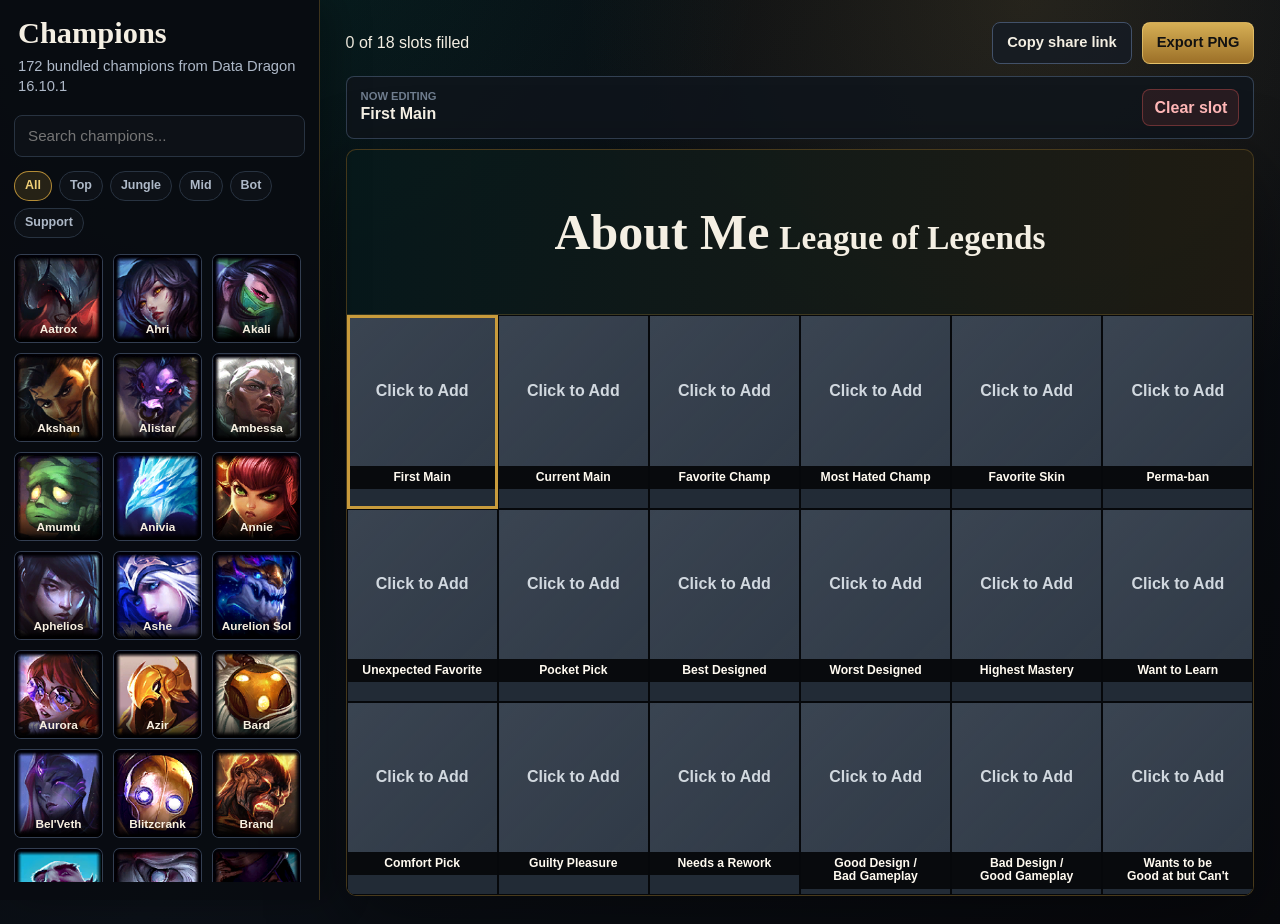
==== index.html @ 580aa458 "feat: build league about me grid" ====
<!doctype html>
<html lang="en">
  <head>
    <meta charset="utf-8">
    <meta name="viewport" content="width=device-width, initial-scale=1">
    <meta
      name="description"
      content="Build and share a League of Legends about-me champion grid."
    >
    <title>About Me: League of Legends</title>
    <link rel="icon" href="data:,">
    <link rel="stylesheet" href="styles.css">
  </head>
  <body>
    <div class="app-shell">
      <aside class="champion-panel" aria-label="Champion picker">
        <div class="panel-head">
          <h1>Champions</h1>
          <p id="champion-count" class="panel-meta">Loading...</p>
        </div>

        <label class="search-wrap">
          <span class="sr-only">Search champions</span>
          <input id="champion-search" type="search" placeholder="Search champions..." autocomplete="off">
        </label>

        <div id="champion-filters" class="champion-filters" aria-label="Filter champions by position"></div>

        <div id="champion-list" class="champion-list" aria-live="polite"></div>
      </aside>

      <main class="workspace">
        <header class="topbar">
          <div class="progress" aria-live="polite">
            <span id="progress-count" class="progress-count">0</span>
            <span class="progress-sep">of</span>
            <span class="progress-total">18</span>
            <span class="progress-label">slots filled</span>
          </div>
          <div class="actions">
            <button id="copy-link" class="button secondary" type="button">Copy share link</button>
            <button id="export-png" class="button primary" type="button">Export PNG</button>
          </div>
        </header>

        <section class="status-strip" aria-live="polite">
          <div class="status-meta">
            <span class="status-label">Now editing</span>
            <strong id="selected-slot-name">First Main</strong>
          </div>
          <button id="clear-slot" class="text-button" type="button">Clear slot</button>
        </section>

        <section id="capture-area" class="grid-card" aria-label="League of Legends about me grid">
          <header class="grid-title">
            <h2>About Me</h2>
            <p>League of Legends</p>
          </header>
          <div id="profile-grid" class="profile-grid"></div>
        </section>
      </main>
    </div>

    <div id="toast" class="toast" role="status" aria-live="polite"></div>
    <script src="data/champions.js"></script>
    <script src="app.js"></script>
  </body>
</html>
---- styles.css ----
:root {
  color-scheme: dark;
  --bg: #06080b;
  --panel: #10151c;
  --panel-2: #151b24;
  --panel-3: #222b36;
  --line: #283341;
  --line-strong: #425169;
  --text: #f4efe3;
  --muted: #aeb9c8;
  --dim: #6f7d8e;
  --gold: #c89b3c;
  --gold-2: #f0cf77;
  --cyan: #0ac8b9;
  --danger: #d35353;
  --shadow: 0 24px 80px rgba(0, 0, 0, 0.42);
  --radius: 8px;
  --font-ui: ui-sans-serif, "Segoe UI", "Aptos", "Helvetica Neue", sans-serif;
  --font-display: Georgia, "Times New Roman", serif;
  font-family: var(--font-ui);
  font-size: 16px;
  letter-spacing: 0;
  line-height: 1.4;
}

* {
  box-sizing: border-box;
}

body {
  min-height: 100vh;
  margin: 0;
  background:
    radial-gradient(circle at 20% -10%, rgba(10, 200, 185, 0.12), transparent 32rem),
    radial-gradient(circle at 80% 0%, rgba(200, 155, 60, 0.14), transparent 28rem),
    linear-gradient(135deg, #050608 0%, #0b1017 48%, #08090d 100%);
  color: var(--text);
  font-family: var(--font-ui);
  letter-spacing: 0;
  line-height: 1.4;
}

button,
input {
  font: inherit;
}

button {
  cursor: pointer;
}

.sr-only {
  position: absolute;
  width: 1px;
  height: 1px;
  padding: 0;
  margin: -1px;
  overflow: hidden;
  clip: rect(0, 0, 0, 0);
  white-space: nowrap;
  border: 0;
}

.app-shell {
  display: grid;
  grid-template-columns: 320px minmax(0, 1fr);
  min-height: 100vh;
}

.champion-panel {
  position: sticky;
  top: 0;
  height: 100vh;
  display: flex;
  flex-direction: column;
  gap: 14px;
  padding: 18px 14px;
  border-right: 1px solid rgba(200, 155, 60, 0.28);
  background: rgba(9, 12, 17, 0.94);
  box-shadow: 14px 0 34px rgba(0, 0, 0, 0.25);
}

.panel-head {
  padding: 0 4px 4px;
}

.eyebrow {
  margin: 0 0 6px;
  color: var(--gold-2);
  font-size: 0.7rem;
  font-weight: 750;
  letter-spacing: 0;
  line-height: 1.25;
  text-transform: uppercase;
}

.panel-head h1,
.topbar h2 {
  margin: 0;
  letter-spacing: 0;
}

.panel-head h1 {
  font-family: var(--font-display);
  font-size: 1.9rem;
  font-weight: 700;
  line-height: 1.05;
}

.panel-meta {
  margin: 7px 0 0;
  color: var(--muted);
  font-size: 0.92rem;
  line-height: 1.35;
}

.search-wrap input {
  width: 100%;
  height: 42px;
  border: 1px solid var(--line);
  border-radius: var(--radius);
  padding: 0 13px;
  background: #0d1117;
  color: var(--text);
  font-size: 0.95rem;
  line-height: 1.3;
  outline: none;
}

.search-wrap input:focus {
  border-color: var(--cyan);
  box-shadow: 0 0 0 3px rgba(10, 200, 185, 0.16);
}

.champion-filters {
  display: flex;
  flex-wrap: wrap;
  gap: 7px;
}

.champion-filter {
  min-height: 30px;
  border: 1px solid var(--line);
  border-radius: 999px;
  padding: 0 10px;
  background: #0d1117;
  color: var(--muted);
  font-size: 0.78rem;
  font-weight: 700;
  line-height: 1.2;
}

.champion-filter.is-active {
  border-color: rgba(200, 155, 60, 0.88);
  background: rgba(200, 155, 60, 0.16);
  color: var(--gold-2);
}

.champion-list {
  flex: 1 1 auto;
  display: grid;
  grid-template-columns: repeat(3, minmax(0, 1fr));
  grid-auto-rows: max-content;
  align-content: start;
  gap: 10px;
  min-height: 0;
  overflow: auto;
  padding: 2px 4px 18px 0;
  scrollbar-color: var(--gold) transparent;
}

.champion-tile {
  position: relative;
  display: block;
  min-width: 0;
  min-height: 0;
  aspect-ratio: 1;
  border: 1px solid rgba(66, 81, 105, 0.7);
  border-radius: 7px;
  padding: 0;
  overflow: hidden;
  background: var(--panel);
  color: var(--text);
  transition: transform 140ms ease, border-color 140ms ease, box-shadow 140ms ease;
}

.champion-tile:hover,
.champion-tile:focus-visible {
  transform: translateY(-2px);
  border-color: var(--gold);
  box-shadow: 0 10px 22px rgba(0, 0, 0, 0.28);
}

.champion-tile img {
  display: block;
  width: 100%;
  height: 100%;
  object-fit: cover;
}

.champion-tile span {
  position: absolute;
  right: 0;
  bottom: 0;
  left: 0;
  display: block;
  min-width: 0;
  padding: 13px 5px 6px;
  overflow: hidden;
  background: linear-gradient(180deg, transparent, rgba(0, 0, 0, 0.86));
  color: #f7efe0;
  font-size: 0.74rem;
  font-weight: 650;
  line-height: 1.1;
  text-align: center;
  text-overflow: ellipsis;
  white-space: nowrap;
}

.workspace {
  min-width: 0;
  padding: 22px clamp(14px, 2vw, 30px) 28px;
}

.topbar {
  display: flex;
  align-items: center;
  justify-content: space-between;
  gap: 20px;
  margin: 0 auto 12px;
  max-width: 1080px;
}

.topbar h2 {
  max-width: 24ch;
  font-family: var(--font-display);
  font-size: clamp(1.9rem, 3.2vw, 3rem);
  font-weight: 700;
  line-height: 1.02;
  text-wrap: balance;
}

.actions {
  display: flex;
  flex-wrap: wrap;
  justify-content: flex-end;
  gap: 10px;
}

.button,
.text-button {
  border-radius: var(--radius);
  font-weight: 750;
  line-height: 1.2;
}

.button {
  min-height: 42px;
  border: 1px solid transparent;
  padding: 0 14px;
  font-size: 0.92rem;
}

.button.primary {
  border-color: rgba(240, 207, 119, 0.62);
  background: linear-gradient(180deg, #d6af55, #9c7028);
  color: #111;
}

.button.secondary {
  border-color: var(--line-strong);
  background: rgba(21, 27, 36, 0.86);
  color: var(--text);
}

.button:hover,
.text-button:hover {
  filter: brightness(1.08);
}

.status-strip {
  display: flex;
  align-items: center;
  justify-content: space-between;
  gap: 16px;
  max-width: 1080px;
  margin: 0 auto 10px;
  border: 1px solid rgba(66, 81, 105, 0.74);
  border-radius: var(--radius);
  padding: 12px 14px;
  background: rgba(16, 21, 28, 0.86);
}

.status-label {
  display: block;
  color: var(--dim);
  font-size: 0.7rem;
  font-weight: 750;
  letter-spacing: 0;
  line-height: 1.25;
  text-transform: uppercase;
}

#selected-slot-name {
  font-size: 1rem;
  line-height: 1.3;
}

.text-button {
  border: 1px solid rgba(211, 83, 83, 0.4);
  padding: 8px 11px;
  background: rgba(211, 83, 83, 0.12);
  color: #ffb6b6;
}

.grid-card {
  max-width: min(1080px, calc((100vh - 205px) * 2));
  margin: 0 auto;
  border: 1px solid rgba(200, 155, 60, 0.34);
  border-radius: 10px;
  overflow: hidden;
  background: rgba(7, 9, 13, 0.9);
  box-shadow: var(--shadow);
}

.grid-title {
  display: flex;
  align-items: baseline;
  justify-content: center;
  gap: 10px;
  padding: 12px 16px;
  border-bottom: 1px solid rgba(200, 155, 60, 0.24);
  background: linear-gradient(90deg, rgba(10, 200, 185, 0.08), rgba(200, 155, 60, 0.12));
  font-family: var(--font-display);
  font-size: clamp(1.25rem, 2.6vw, 2.1rem);
  font-weight: 700;
  line-height: 1.15;
  text-align: center;
}

.grid-title span {
  color: var(--muted);
}

.profile-grid {
  display: grid;
  grid-template-columns: repeat(6, minmax(0, 1fr));
  background: #040506;
}

.grid-slot {
  position: relative;
  display: grid;
  grid-template-rows: auto 42px;
  min-width: 0;
  min-height: 0;
  border: 1px solid #06080b;
  padding: 0;
  overflow: hidden;
  background: var(--panel-3);
  color: var(--text);
}

.grid-slot.is-selected {
  z-index: 1;
  outline: 3px solid var(--gold);
  outline-offset: -3px;
}

.grid-slot.has-champion .slot-art {
  background: #0a0d12;
}

.slot-art {
  display: grid;
  place-items: center;
  min-width: 0;
  min-height: 0;
  aspect-ratio: 1;
  background:
    linear-gradient(135deg, rgba(174, 185, 200, 0.08), rgba(174, 185, 200, 0)),
    #303a47;
}

.slot-art img {
  width: 100%;
  height: 100%;
  min-width: 0;
  min-height: 0;
  object-fit: cover;
}

.empty-text {
  color: #d1d8df;
  font-size: 1rem;
  font-weight: 700;
  line-height: 1.25;
}

.slot-label {
  display: grid;
  place-items: center;
  min-width: 0;
  padding: 5px 7px;
  background: rgba(7, 8, 10, 0.93);
  color: #fffaf0;
  font-size: clamp(0.76rem, 0.84vw, 0.9rem);
  font-weight: 800;
  line-height: 1.12;
  text-align: center;
  text-wrap: balance;
}

.slot-champion-name {
  position: absolute;
  right: 6px;
  top: 6px;
  max-width: calc(100% - 12px);
  border: 1px solid rgba(0, 0, 0, 0.28);
  border-radius: 999px;
  padding: 4px 7px;
  overflow: hidden;
  background: rgba(0, 0, 0, 0.58);
  color: #fff;
  font-size: 0.72rem;
  font-weight: 750;
  line-height: 1.1;
  text-overflow: ellipsis;
  white-space: nowrap;
}

.toast {
  position: fixed;
  right: 20px;
  bottom: 20px;
  z-index: 10;
  max-width: min(360px, calc(100vw - 40px));
  transform: translateY(18px);
  border: 1px solid rgba(240, 207, 119, 0.45);
  border-radius: var(--radius);
  padding: 12px 14px;
  background: rgba(7, 9, 13, 0.96);
  color: var(--text);
  box-shadow: var(--shadow);
  opacity: 0;
  pointer-events: none;
  transition: opacity 140ms ease, transform 140ms ease;
}

.toast.is-visible {
  transform: translateY(0);
  opacity: 1;
}

@media (max-width: 1100px) {
  .app-shell {
    grid-template-columns: 270px minmax(0, 1fr);
  }

  .champion-list {
    grid-template-columns: repeat(3, minmax(0, 1fr));
  }

  .profile-grid {
    grid-template-columns: repeat(4, minmax(0, 1fr));
  }
}

@media (max-width: 760px) {
  .app-shell {
    display: block;
  }

  .champion-panel {
    position: relative;
    height: auto;
    border-right: 0;
    border-bottom: 1px solid rgba(200, 155, 60, 0.28);
  }

  .champion-list {
    grid-template-columns: repeat(4, minmax(0, 1fr));
    max-height: 270px;
  }

  .workspace {
    padding: 22px 12px 30px;
  }

  .topbar,
  .status-strip {
    align-items: stretch;
    flex-direction: column;
  }

  .actions {
    justify-content: stretch;
  }

  .button {
    flex: 1 1 150px;
  }

  .profile-grid {
    grid-template-columns: repeat(2, minmax(0, 1fr));
  }

  .grid-slot {
    grid-template-rows: auto 40px;
  }
}
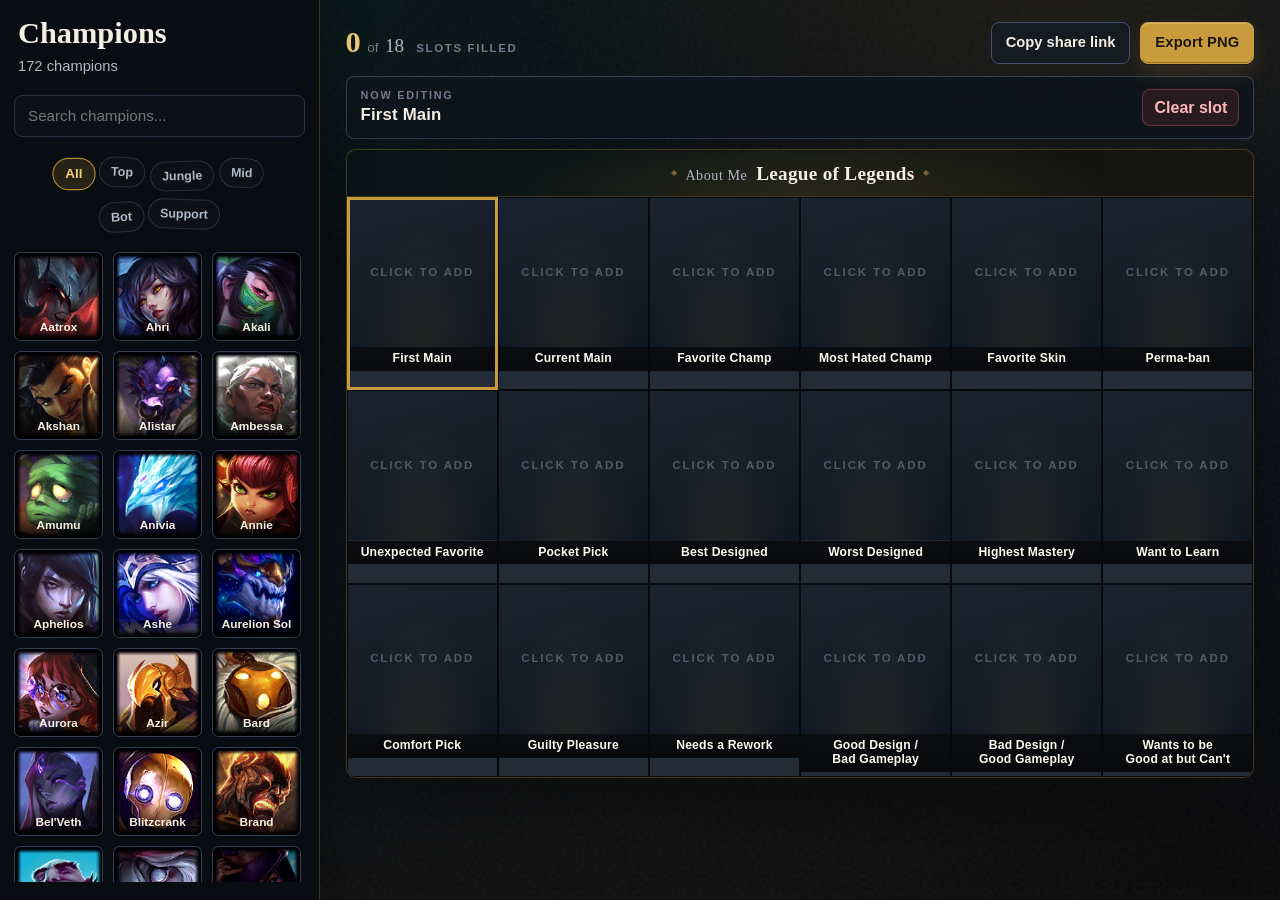
==== commit 4693b7c0: "feat: use path share codes" ====
--- a/index.html
+++ b/index.html
@@ -8,6 +8,7 @@
       content="Build and share a League of Legends about-me champion grid."
     >
     <title>About Me: League of Legends</title>
+    <base href="/">
     <link rel="icon" href="data:,">
     <link rel="stylesheet" href="styles.css">
   </head>
--- a/styles.css
+++ b/styles.css
@@ -16,7 +16,7 @@
   --shadow: 0 24px 80px rgba(0, 0, 0, 0.42);
   --radius: 8px;
   --font-ui: ui-sans-serif, "Segoe UI", "Aptos", "Helvetica Neue", sans-serif;
-  --font-display: Georgia, "Times New Roman", serif;
+  --font-display: ui-serif, Georgia, "Times New Roman", serif;
   font-family: var(--font-ui);
   font-size: 16px;
   letter-spacing: 0;
@@ -31,9 +31,11 @@
   min-height: 100vh;
   margin: 0;
   background:
-    radial-gradient(circle at 20% -10%, rgba(10, 200, 185, 0.12), transparent 32rem),
-    radial-gradient(circle at 80% 0%, rgba(200, 155, 60, 0.14), transparent 28rem),
-    linear-gradient(135deg, #050608 0%, #0b1017 48%, #08090d 100%);
+    url("data:image/svg+xml,%3Csvg viewBox='0 0 240 240' xmlns='http://www.w3.org/2000/svg'%3E%3Cfilter id='n'%3E%3CfeTurbulence type='fractalNoise' baseFrequency='0.9' numOctaves='2' stitchTiles='stitch'/%3E%3CfeColorMatrix values='0 0 0 0 0.92  0 0 0 0 0.84  0 0 0 0 0.63  0 0 0 0.045 0'/%3E%3C/filter%3E%3Crect width='100%25' height='100%25' filter='url(%23n)'/%3E%3C/svg%3E"),
+    radial-gradient(ellipse 60rem 38rem at 18% -8rem, rgba(10, 200, 185, 0.10), transparent 70%),
+    radial-gradient(ellipse 50rem 32rem at 82% -4rem, rgba(200, 155, 60, 0.12), transparent 70%),
+    radial-gradient(circle at 50% 140%, rgba(200, 155, 60, 0.06), transparent 60%),
+    linear-gradient(168deg, #04060a 0%, #0a1019 52%, #060709 100%);
   color: var(--text);
   font-family: var(--font-ui);
   letter-spacing: 0;
@@ -94,16 +96,12 @@
   text-transform: uppercase;
 }
 
-.panel-head h1,
-.topbar h2 {
+.panel-head h1 {
   margin: 0;
-  letter-spacing: 0;
-}
-
-.panel-head h1 {
   font-family: var(--font-display);
   font-size: 1.9rem;
   font-weight: 700;
+  letter-spacing: 0;
   line-height: 1.05;
 }
 
@@ -135,25 +133,57 @@
 .champion-filters {
   display: flex;
   flex-wrap: wrap;
-  gap: 7px;
+  justify-content: center;
+  align-items: center;
+  gap: 11px 5px;
+  max-width: 240px;
+  margin: 0 auto;
+  padding: 8px 2px 6px;
 }
 
 .champion-filter {
   min-height: 30px;
   border: 1px solid var(--line);
   border-radius: 999px;
-  padding: 0 10px;
+  padding: 0 11px;
   background: #0d1117;
   color: var(--muted);
   font-size: 0.78rem;
   font-weight: 700;
+  letter-spacing: 0;
   line-height: 1.2;
+  transform-origin: center;
+  transition:
+    background 180ms ease,
+    border-color 180ms ease,
+    color 180ms ease,
+    transform 300ms cubic-bezier(0.34, 1.56, 0.64, 1);
+}
+
+.champion-filter:nth-child(6n + 1) { transform: rotate(-3deg)   translateY(1px)  scale(0.98); }
+.champion-filter:nth-child(6n + 2) { transform: rotate(2.6deg)  translateY(-2px) scale(1.01); }
+.champion-filter:nth-child(6n + 3) { transform: rotate(-1.6deg) translateY(2px)  scale(1); }
+.champion-filter:nth-child(6n + 4) { transform: rotate(2.2deg)  translateY(-1px) scale(0.99); }
+.champion-filter:nth-child(6n + 5) { transform: rotate(-3.4deg) translateY(2px)  scale(1.02); }
+.champion-filter:nth-child(6n)     { transform: rotate(1.8deg)  translateY(-1px) scale(1); }
+
+.champion-filter:hover {
+  border-color: var(--line-strong);
+  color: var(--text);
+  transform: rotate(0deg) translateY(-2px) scale(1.08);
+  z-index: 1;
 }
 
 .champion-filter.is-active {
   border-color: rgba(200, 155, 60, 0.88);
   background: rgba(200, 155, 60, 0.16);
   color: var(--gold-2);
+  transform: rotate(0deg) translateY(0) scale(1.08);
+  z-index: 1;
+}
+
+.champion-filter:active {
+  transform: rotate(0deg) translateY(0) scale(0.96);
 }
 
 .champion-list {
@@ -228,16 +258,44 @@
   justify-content: space-between;
   gap: 20px;
   margin: 0 auto 12px;
-  max-width: 1080px;
-}
-
-.topbar h2 {
-  max-width: 24ch;
+  max-width: 1320px;
+}
+
+.progress {
+  display: flex;
+  align-items: baseline;
+  gap: 0.4em;
+  color: var(--muted);
+  font-variant-numeric: tabular-nums;
+}
+
+.progress-count {
   font-family: var(--font-display);
-  font-size: clamp(1.9rem, 3.2vw, 3rem);
+  font-size: 1.9rem;
   font-weight: 700;
-  line-height: 1.02;
-  text-wrap: balance;
+  line-height: 1;
+  color: var(--gold-2);
+}
+
+.progress-sep {
+  color: var(--dim);
+  font-size: 0.85rem;
+}
+
+.progress-total {
+  font-family: var(--font-display);
+  font-size: 1.2rem;
+  font-weight: 500;
+  color: var(--muted);
+}
+
+.progress-label {
+  margin-left: 0.5em;
+  color: var(--dim);
+  font-size: 0.72rem;
+  font-weight: 700;
+  letter-spacing: 0.14em;
+  text-transform: uppercase;
 }
 
 .actions {
@@ -262,18 +320,49 @@
 }
 
 .button.primary {
-  border-color: rgba(240, 207, 119, 0.62);
-  background: linear-gradient(180deg, #d6af55, #9c7028);
-  color: #111;
+  border-color: var(--gold);
+  background: var(--gold);
+  color: #1c1610;
+  letter-spacing: 0.01em;
+  box-shadow:
+    inset 0 1px 0 rgba(255, 240, 200, 0.32),
+    inset 0 -1px 0 rgba(0, 0, 0, 0.25),
+    0 1px 0 rgba(0, 0, 0, 0.35),
+    0 8px 22px rgba(200, 155, 60, 0.18);
+  transition: background 160ms ease, border-color 160ms ease, transform 160ms ease, box-shadow 160ms ease;
+}
+
+.button.primary:hover {
+  background: var(--gold-2);
+  border-color: var(--gold-2);
+  box-shadow:
+    inset 0 1px 0 rgba(255, 245, 215, 0.4),
+    inset 0 -1px 0 rgba(0, 0, 0, 0.25),
+    0 1px 0 rgba(0, 0, 0, 0.35),
+    0 10px 28px rgba(200, 155, 60, 0.26);
+}
+
+.button.primary:active {
+  transform: translateY(1px);
+  box-shadow:
+    inset 0 1px 0 rgba(255, 240, 200, 0.2),
+    inset 0 -1px 0 rgba(0, 0, 0, 0.25),
+    0 6px 16px rgba(200, 155, 60, 0.14);
 }
 
 .button.secondary {
   border-color: var(--line-strong);
   background: rgba(21, 27, 36, 0.86);
   color: var(--text);
-}
-
-.button:hover,
+  transition: background 160ms ease, border-color 160ms ease, color 160ms ease;
+}
+
+.button.secondary:hover {
+  border-color: var(--gold);
+  background: rgba(28, 35, 46, 0.94);
+  color: var(--gold-2);
+}
+
 .text-button:hover {
   filter: brightness(1.08);
 }
@@ -283,7 +372,7 @@
   align-items: center;
   justify-content: space-between;
   gap: 16px;
-  max-width: 1080px;
+  max-width: 1320px;
   margin: 0 auto 10px;
   border: 1px solid rgba(66, 81, 105, 0.74);
   border-radius: var(--radius);
@@ -293,16 +382,20 @@
 
 .status-label {
   display: block;
+  margin-bottom: 1px;
   color: var(--dim);
-  font-size: 0.7rem;
-  font-weight: 750;
-  letter-spacing: 0;
+  font-size: 0.68rem;
+  font-weight: 600;
+  letter-spacing: 0.16em;
   line-height: 1.25;
   text-transform: uppercase;
 }
 
 #selected-slot-name {
-  font-size: 1rem;
+  font-family: var(--font-ui);
+  font-size: 1.05rem;
+  font-weight: 700;
+  letter-spacing: 0.01em;
   line-height: 1.3;
 }
 
@@ -314,7 +407,7 @@
 }
 
 .grid-card {
-  max-width: min(1080px, calc((100vh - 205px) * 2));
+  max-width: min(1320px, calc((100vh - 205px) * 2));
   margin: 0 auto;
   border: 1px solid rgba(200, 155, 60, 0.34);
   border-radius: 10px;
@@ -325,21 +418,47 @@
 
 .grid-title {
   display: flex;
-  align-items: baseline;
+  align-items: center;
   justify-content: center;
-  gap: 10px;
-  padding: 12px 16px;
+  gap: 0.55em;
+  padding: 12px 16px 11px;
   border-bottom: 1px solid rgba(200, 155, 60, 0.24);
-  background: linear-gradient(90deg, rgba(10, 200, 185, 0.08), rgba(200, 155, 60, 0.12));
+  background:
+    radial-gradient(ellipse 28rem 6rem at 50% 100%, rgba(200, 155, 60, 0.14), transparent 70%),
+    linear-gradient(90deg, rgba(10, 200, 185, 0.06), rgba(200, 155, 60, 0.08));
   font-family: var(--font-display);
-  font-size: clamp(1.25rem, 2.6vw, 2.1rem);
+  line-height: 1.2;
+  text-align: center;
+}
+
+.grid-title::before,
+.grid-title::after {
+  content: "◆";
+  font-family: var(--font-ui);
+  font-size: 0.5em;
+  color: var(--gold);
+  opacity: 0.55;
+  transform: translateY(-1px);
+}
+
+.grid-title h2,
+.grid-title p {
+  margin: 0;
+  align-self: baseline;
+}
+
+.grid-title h2 {
+  font-size: clamp(0.78rem, 1.1vw, 0.92rem);
+  font-weight: 400;
+  color: var(--muted);
+  letter-spacing: 0.04em;
+}
+
+.grid-title p {
+  font-size: clamp(0.95rem, 1.5vw, 1.25rem);
   font-weight: 700;
-  line-height: 1.15;
-  text-align: center;
-}
-
-.grid-title span {
-  color: var(--muted);
+  color: var(--text);
+  letter-spacing: 0.015em;
 }
 
 .profile-grid {
@@ -377,9 +496,10 @@
   min-width: 0;
   min-height: 0;
   aspect-ratio: 1;
+  padding: 14px;
   background:
-    linear-gradient(135deg, rgba(174, 185, 200, 0.08), rgba(174, 185, 200, 0)),
-    #303a47;
+    radial-gradient(ellipse at 50% 110%, rgba(200, 155, 60, 0.10), transparent 60%),
+    linear-gradient(165deg, #1a232f 0%, #10161f 100%);
 }
 
 .slot-art img {
@@ -387,43 +507,59 @@
   height: 100%;
   min-width: 0;
   min-height: 0;
+  border-radius: 4px;
   object-fit: cover;
+  box-shadow: 0 6px 18px rgba(0, 0, 0, 0.4);
 }
 
 .empty-text {
-  color: #d1d8df;
-  font-size: 1rem;
-  font-weight: 700;
-  line-height: 1.25;
+  color: var(--dim);
+  font-size: 0.72rem;
+  font-weight: 600;
+  letter-spacing: 0.16em;
+  line-height: 1.2;
+  text-transform: uppercase;
+  opacity: 0.65;
+  transition: opacity 200ms ease, color 200ms ease, letter-spacing 240ms cubic-bezier(0.22, 1, 0.36, 1);
+}
+
+.grid-slot:hover .empty-text {
+  opacity: 1;
+  color: var(--gold-2);
+  letter-spacing: 0.22em;
 }
 
 .slot-label {
   display: grid;
   place-items: center;
   min-width: 0;
-  padding: 5px 7px;
-  background: rgba(7, 8, 10, 0.93);
+  padding: 5px 8px;
+  background: linear-gradient(180deg, rgba(7, 8, 10, 0.88), rgba(7, 8, 10, 0.96));
   color: #fffaf0;
   font-size: clamp(0.76rem, 0.84vw, 0.9rem);
-  font-weight: 800;
-  line-height: 1.12;
+  font-weight: 600;
+  letter-spacing: 0.015em;
+  line-height: 1.15;
   text-align: center;
   text-wrap: balance;
 }
 
 .slot-champion-name {
   position: absolute;
-  right: 6px;
-  top: 6px;
-  max-width: calc(100% - 12px);
-  border: 1px solid rgba(0, 0, 0, 0.28);
+  right: 18px;
+  top: 18px;
+  max-width: calc(100% - 14px);
+  border: 1px solid rgba(255, 255, 255, 0.08);
   border-radius: 999px;
-  padding: 4px 7px;
+  padding: 4px 9px;
   overflow: hidden;
-  background: rgba(0, 0, 0, 0.58);
-  color: #fff;
-  font-size: 0.72rem;
-  font-weight: 750;
+  background: rgba(8, 10, 14, 0.62);
+  backdrop-filter: blur(8px) saturate(120%);
+  -webkit-backdrop-filter: blur(8px) saturate(120%);
+  color: #f7eedd;
+  font-size: 0.7rem;
+  font-weight: 600;
+  letter-spacing: 0.02em;
   line-height: 1.1;
   text-overflow: ellipsis;
   white-space: nowrap;
@@ -431,25 +567,75 @@
 
 .toast {
   position: fixed;
-  right: 20px;
-  bottom: 20px;
+  right: 22px;
+  bottom: 22px;
   z-index: 10;
-  max-width: min(360px, calc(100vw - 40px));
-  transform: translateY(18px);
-  border: 1px solid rgba(240, 207, 119, 0.45);
-  border-radius: var(--radius);
-  padding: 12px 14px;
-  background: rgba(7, 9, 13, 0.96);
-  color: var(--text);
-  box-shadow: var(--shadow);
+  display: flex;
+  align-items: center;
+  gap: 12px;
+  width: min(312px, calc(100vw - 32px));
+  min-height: 70px;
+  transform: translateY(14px);
+  border: 1px solid rgba(200, 155, 60, 0.52);
+  border-radius: 10px;
+  padding: 9px 14px 9px 9px;
+  background: rgba(7, 9, 13, 0.94);
+  backdrop-filter: blur(14px) saturate(128%);
+  -webkit-backdrop-filter: blur(14px) saturate(128%);
+  color: var(--text);
+  font-size: 0.92rem;
+  font-weight: 700;
+  letter-spacing: 0;
+  box-shadow:
+    0 14px 38px rgba(0, 0, 0, 0.42),
+    inset 0 1px 0 rgba(255, 240, 200, 0.12);
   opacity: 0;
   pointer-events: none;
-  transition: opacity 140ms ease, transform 140ms ease;
+  transition:
+    opacity 240ms cubic-bezier(0.22, 1, 0.36, 1),
+    transform 240ms cubic-bezier(0.22, 1, 0.36, 1);
 }
 
 .toast.is-visible {
   transform: translateY(0);
   opacity: 1;
+}
+
+.toast-portrait {
+  width: 52px;
+  height: 52px;
+  flex: 0 0 auto;
+  border: 1px solid rgba(240, 207, 119, 0.68);
+  border-radius: 7px;
+  object-fit: cover;
+}
+
+.toast-copy {
+  display: grid;
+  gap: 3px;
+  min-width: 0;
+}
+
+.toast-title,
+.toast-meta {
+  display: block;
+  overflow: hidden;
+  text-overflow: ellipsis;
+  white-space: nowrap;
+}
+
+.toast-title {
+  color: var(--text);
+  font-size: 0.95rem;
+  font-weight: 800;
+  line-height: 1.15;
+}
+
+.toast-meta {
+  color: var(--muted);
+  font-size: 0.78rem;
+  font-weight: 650;
+  line-height: 1.2;
 }
 
 @media (max-width: 1100px) {
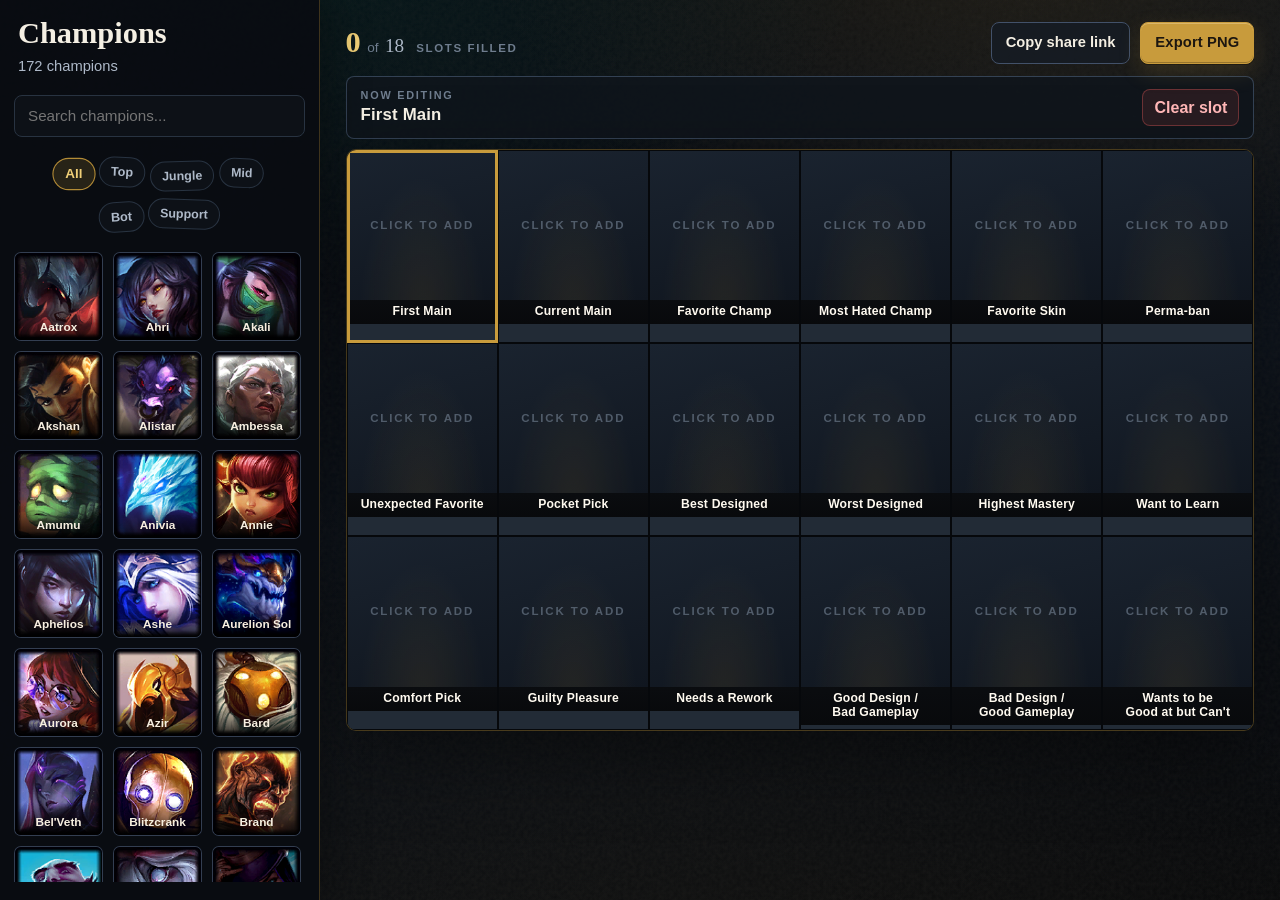
==== commit cd4538d1: "style: simplify grid header" ====
--- a/index.html
+++ b/index.html
@@ -53,10 +53,6 @@
         </section>
 
         <section id="capture-area" class="grid-card" aria-label="League of Legends about me grid">
-          <header class="grid-title">
-            <h2>About Me</h2>
-            <p>League of Legends</p>
-          </header>
           <div id="profile-grid" class="profile-grid"></div>
         </section>
       </main>
--- a/styles.css
+++ b/styles.css
@@ -416,51 +416,6 @@
   box-shadow: var(--shadow);
 }
 
-.grid-title {
-  display: flex;
-  align-items: center;
-  justify-content: center;
-  gap: 0.55em;
-  padding: 12px 16px 11px;
-  border-bottom: 1px solid rgba(200, 155, 60, 0.24);
-  background:
-    radial-gradient(ellipse 28rem 6rem at 50% 100%, rgba(200, 155, 60, 0.14), transparent 70%),
-    linear-gradient(90deg, rgba(10, 200, 185, 0.06), rgba(200, 155, 60, 0.08));
-  font-family: var(--font-display);
-  line-height: 1.2;
-  text-align: center;
-}
-
-.grid-title::before,
-.grid-title::after {
-  content: "◆";
-  font-family: var(--font-ui);
-  font-size: 0.5em;
-  color: var(--gold);
-  opacity: 0.55;
-  transform: translateY(-1px);
-}
-
-.grid-title h2,
-.grid-title p {
-  margin: 0;
-  align-self: baseline;
-}
-
-.grid-title h2 {
-  font-size: clamp(0.78rem, 1.1vw, 0.92rem);
-  font-weight: 400;
-  color: var(--muted);
-  letter-spacing: 0.04em;
-}
-
-.grid-title p {
-  font-size: clamp(0.95rem, 1.5vw, 1.25rem);
-  font-weight: 700;
-  color: var(--text);
-  letter-spacing: 0.015em;
-}
-
 .profile-grid {
   display: grid;
   grid-template-columns: repeat(6, minmax(0, 1fr));
@@ -567,18 +522,18 @@
 
 .toast {
   position: fixed;
-  right: 22px;
-  bottom: 22px;
+  right: 26px;
+  bottom: 26px;
   z-index: 10;
   display: flex;
   align-items: center;
   gap: 12px;
-  width: min(312px, calc(100vw - 32px));
-  min-height: 70px;
+  width: fit-content;
+  max-width: min(360px, calc(100vw - 44px));
   transform: translateY(14px);
   border: 1px solid rgba(200, 155, 60, 0.52);
   border-radius: 10px;
-  padding: 9px 14px 9px 9px;
+  padding: 12px 18px;
   background: rgba(7, 9, 13, 0.94);
   backdrop-filter: blur(14px) saturate(128%);
   -webkit-backdrop-filter: blur(14px) saturate(128%);
@@ -596,6 +551,12 @@
     transform 240ms cubic-bezier(0.22, 1, 0.36, 1);
 }
 
+.toast:has(.toast-portrait) {
+  width: min(312px, calc(100vw - 44px));
+  min-height: 70px;
+  padding: 9px 16px 9px 9px;
+}
+
 .toast.is-visible {
   transform: translateY(0);
   opacity: 1;
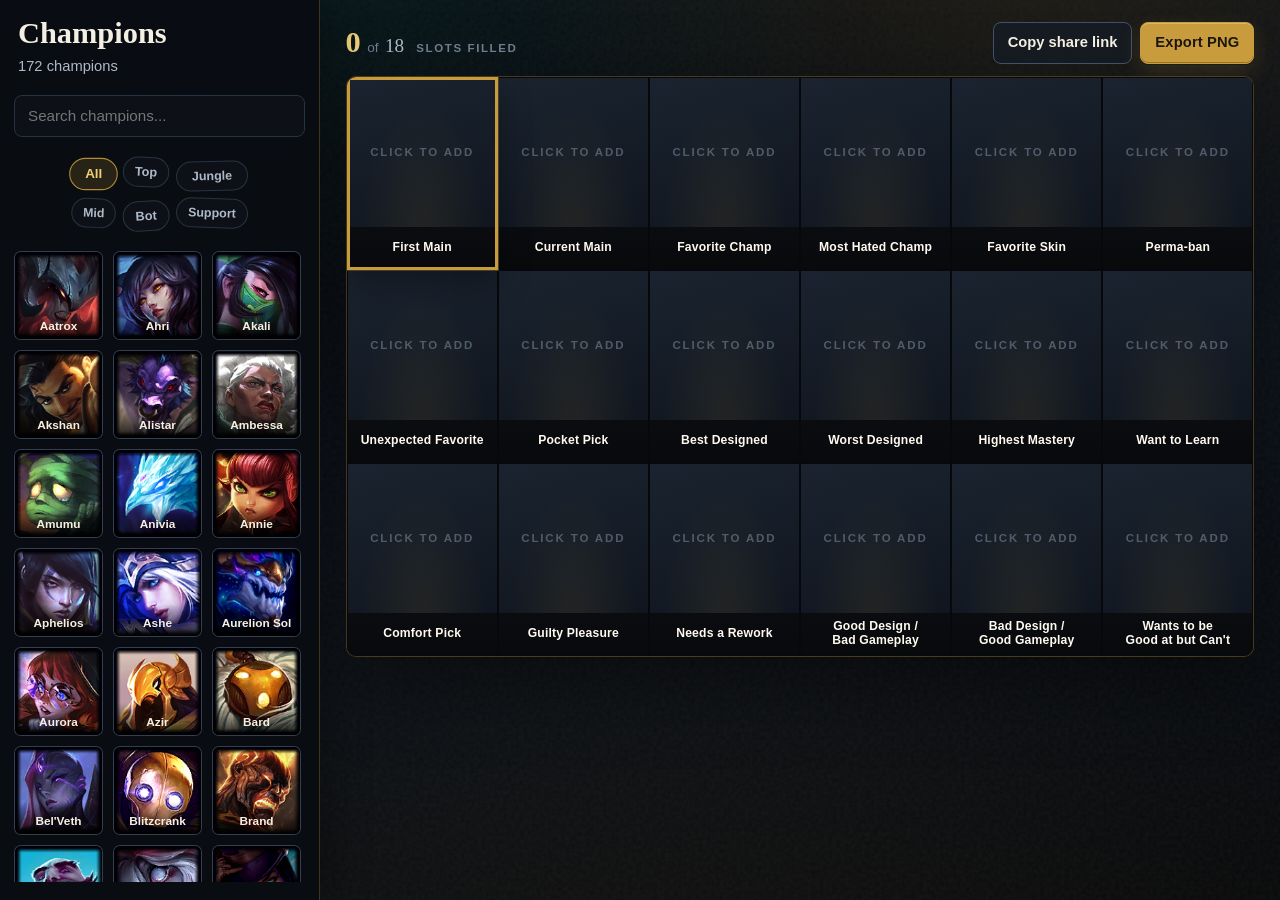
==== commit 732da432: "refactor: make slot clearing contextual" ====
--- a/index.html
+++ b/index.html
@@ -44,14 +44,6 @@
           </div>
         </header>
 
-        <section class="status-strip" aria-live="polite">
-          <div class="status-meta">
-            <span class="status-label">Now editing</span>
-            <strong id="selected-slot-name">First Main</strong>
-          </div>
-          <button id="clear-slot" class="text-button" type="button">Clear slot</button>
-        </section>
-
         <section id="capture-area" class="grid-card" aria-label="League of Legends about me grid">
           <div id="profile-grid" class="profile-grid"></div>
         </section>
--- a/styles.css
+++ b/styles.css
@@ -126,17 +126,16 @@
 }
 
 .search-wrap input:focus {
-  border-color: var(--cyan);
-  box-shadow: 0 0 0 3px rgba(10, 200, 185, 0.16);
+  border-color: var(--gold);
+  box-shadow: 0 0 0 3px rgba(200, 155, 60, 0.18);
 }
 
 .champion-filters {
-  display: flex;
-  flex-wrap: wrap;
+  display: grid;
+  grid-template-columns: repeat(3, max-content);
   justify-content: center;
   align-items: center;
-  gap: 11px 5px;
-  max-width: 240px;
+  gap: 10px 7px;
   margin: 0 auto;
   padding: 8px 2px 6px;
 }
@@ -247,6 +246,53 @@
   white-space: nowrap;
 }
 
+.tile-count {
+  position: absolute;
+  top: 4px;
+  right: 4px;
+  z-index: 2;
+  display: grid;
+  place-items: center;
+  min-width: 17px;
+  height: 17px;
+  padding: 0 4px;
+  border-radius: 999px;
+  background: var(--gold);
+  color: #1c1610;
+  font-family: var(--font-ui);
+  font-size: 0.62rem;
+  font-weight: 800;
+  letter-spacing: 0;
+  line-height: 1;
+  box-shadow: 0 1px 3px rgba(0, 0, 0, 0.55);
+}
+
+.champion-empty {
+  grid-column: 1 / -1;
+  display: grid;
+  place-items: center;
+  gap: 6px;
+  min-height: 160px;
+  padding: 18px;
+  border: 1px dashed rgba(66, 81, 105, 0.8);
+  border-radius: var(--radius);
+  background: rgba(13, 17, 23, 0.58);
+  color: var(--muted);
+  text-align: center;
+}
+
+.champion-empty strong {
+  color: var(--text);
+  font-size: 0.95rem;
+  line-height: 1.2;
+}
+
+.champion-empty span {
+  max-width: 20ch;
+  font-size: 0.84rem;
+  line-height: 1.35;
+}
+
 .workspace {
   min-width: 0;
   padding: 22px clamp(14px, 2vw, 30px) 28px;
@@ -302,11 +348,10 @@
   display: flex;
   flex-wrap: wrap;
   justify-content: flex-end;
-  gap: 10px;
-}
-
-.button,
-.text-button {
+  gap: 8px;
+}
+
+.button {
   border-radius: var(--radius);
   font-weight: 750;
   line-height: 1.2;
@@ -363,51 +408,8 @@
   color: var(--gold-2);
 }
 
-.text-button:hover {
-  filter: brightness(1.08);
-}
-
-.status-strip {
-  display: flex;
-  align-items: center;
-  justify-content: space-between;
-  gap: 16px;
-  max-width: 1320px;
-  margin: 0 auto 10px;
-  border: 1px solid rgba(66, 81, 105, 0.74);
-  border-radius: var(--radius);
-  padding: 12px 14px;
-  background: rgba(16, 21, 28, 0.86);
-}
-
-.status-label {
-  display: block;
-  margin-bottom: 1px;
-  color: var(--dim);
-  font-size: 0.68rem;
-  font-weight: 600;
-  letter-spacing: 0.16em;
-  line-height: 1.25;
-  text-transform: uppercase;
-}
-
-#selected-slot-name {
-  font-family: var(--font-ui);
-  font-size: 1.05rem;
-  font-weight: 700;
-  letter-spacing: 0.01em;
-  line-height: 1.3;
-}
-
-.text-button {
-  border: 1px solid rgba(211, 83, 83, 0.4);
-  padding: 8px 11px;
-  background: rgba(211, 83, 83, 0.12);
-  color: #ffb6b6;
-}
-
 .grid-card {
-  max-width: min(1320px, calc((100vh - 205px) * 2));
+  max-width: min(1320px, calc((100vh - 250px) * 2));
   margin: 0 auto;
   border: 1px solid rgba(200, 155, 60, 0.34);
   border-radius: 10px;
@@ -433,11 +435,21 @@
   overflow: hidden;
   background: var(--panel-3);
   color: var(--text);
+  cursor: pointer;
+  transition: border-color 160ms ease, box-shadow 160ms ease;
 }
 
 .grid-slot.is-selected {
   z-index: 1;
   outline: 3px solid var(--gold);
+  outline-offset: -3px;
+  box-shadow:
+    0 0 0 1px rgba(240, 207, 119, 0.28),
+    0 12px 30px rgba(0, 0, 0, 0.35);
+}
+
+.grid-slot:focus-visible {
+  outline: 3px solid var(--gold-2);
   outline-offset: -3px;
 }
 
@@ -464,7 +476,9 @@
   min-height: 0;
   border-radius: 4px;
   object-fit: cover;
-  box-shadow: 0 6px 18px rgba(0, 0, 0, 0.4);
+  box-shadow:
+    0 1px 0 rgba(255, 240, 200, 0.12),
+    0 8px 20px rgba(0, 0, 0, 0.42);
 }
 
 .empty-text {
@@ -520,6 +534,65 @@
   white-space: nowrap;
 }
 
+.slot-clear {
+  position: absolute;
+  right: 18px;
+  bottom: 18px;
+  z-index: 2;
+  display: grid;
+  width: 34px;
+  height: 34px;
+  place-items: center;
+  border: 1px solid rgba(240, 207, 119, 0.42);
+  border-radius: 999px;
+  background: rgba(7, 9, 13, 0.88);
+  color: var(--muted);
+  box-shadow: 0 8px 18px rgba(0, 0, 0, 0.34);
+  transition: transform 160ms ease, background 160ms ease, border-color 160ms ease, color 160ms ease, box-shadow 160ms ease;
+}
+
+.slot-clear svg {
+  width: 17px;
+  height: 17px;
+  fill: currentColor;
+}
+
+.slot-clear:hover,
+.slot-clear:focus-visible {
+  border-color: rgba(255, 182, 182, 0.86);
+  background: rgba(89, 24, 24, 0.88);
+  color: #ffd2d2;
+  transform: translateY(-1px);
+  box-shadow: 0 10px 24px rgba(0, 0, 0, 0.42);
+}
+
+.slot-clear::after {
+  content: attr(aria-label);
+  position: absolute;
+  right: 0;
+  bottom: calc(100% + 8px);
+  width: max-content;
+  max-width: 180px;
+  border: 1px solid rgba(66, 81, 105, 0.8);
+  border-radius: 6px;
+  padding: 6px 8px;
+  background: rgba(7, 9, 13, 0.96);
+  color: var(--text);
+  font-size: 0.72rem;
+  font-weight: 700;
+  line-height: 1.2;
+  opacity: 0;
+  pointer-events: none;
+  transform: translateY(4px);
+  transition: opacity 140ms ease, transform 140ms ease;
+}
+
+.slot-clear:hover::after,
+.slot-clear:focus-visible::after {
+  opacity: 1;
+  transform: translateY(0);
+}
+
 .toast {
   position: fixed;
   right: 26px;
@@ -634,8 +707,7 @@
     padding: 22px 12px 30px;
   }
 
-  .topbar,
-  .status-strip {
+  .topbar {
     align-items: stretch;
     flex-direction: column;
   }
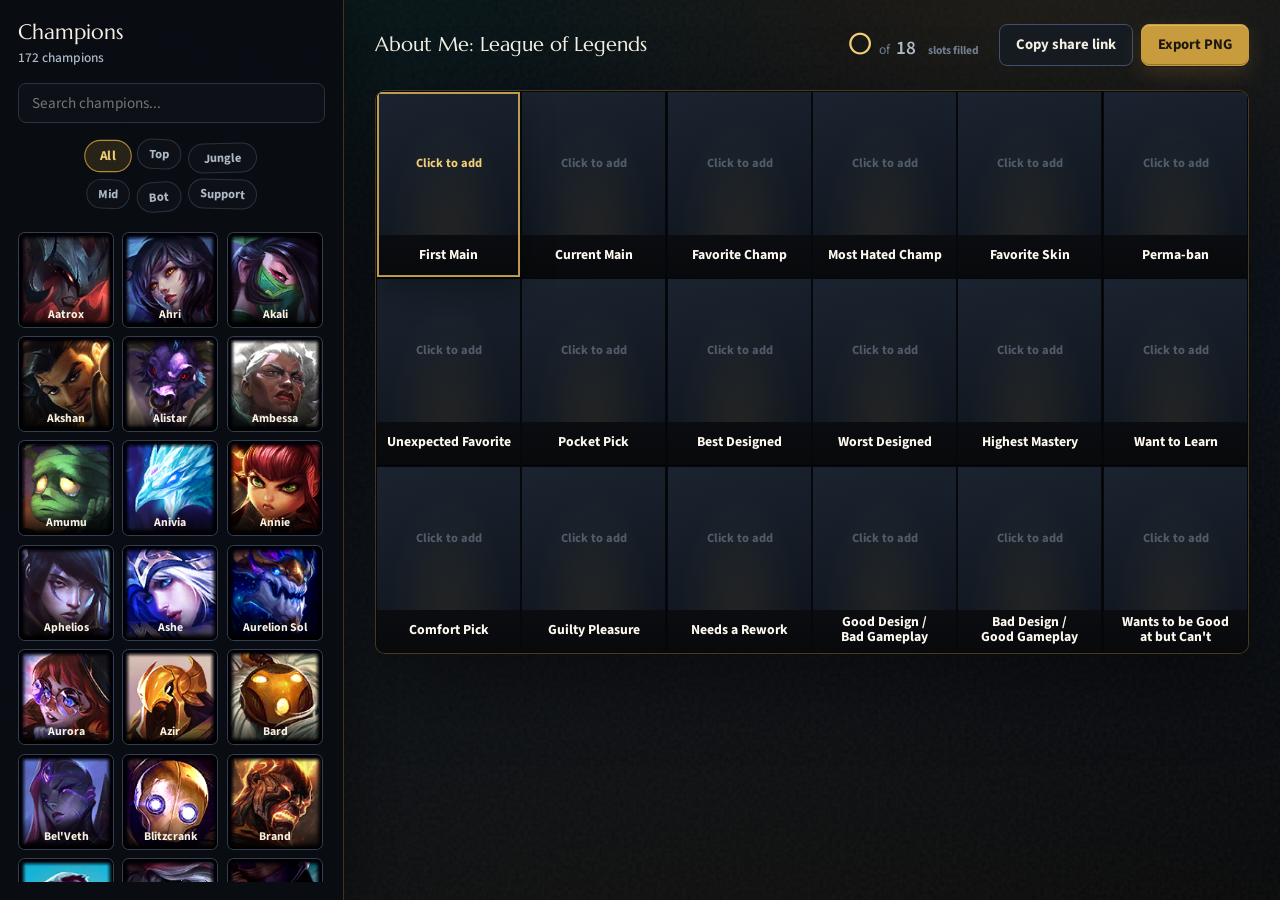
==== commit 909f6ed0: "perf: optimize grid rendering" ====
--- a/index.html
+++ b/index.html
@@ -10,6 +10,12 @@
     <title>About Me: League of Legends</title>
     <base href="/">
     <link rel="icon" href="data:,">
+    <link rel="preconnect" href="https://fonts.googleapis.com">
+    <link rel="preconnect" href="https://fonts.gstatic.com" crossorigin>
+    <link
+      rel="stylesheet"
+      href="https://fonts.googleapis.com/css2?family=Marcellus&family=Source+Sans+3:wght@400..900&display=swap"
+    >
     <link rel="stylesheet" href="styles.css">
   </head>
   <body>
@@ -32,6 +38,7 @@
 
       <main class="workspace">
         <header class="topbar">
+          <div class="workspace-title">About Me: League of Legends</div>
           <div class="progress" aria-live="polite">
             <span id="progress-count" class="progress-count">0</span>
             <span class="progress-sep">of</span>
--- a/styles.css
+++ b/styles.css
@@ -15,8 +15,10 @@
   --danger: #d35353;
   --shadow: 0 24px 80px rgba(0, 0, 0, 0.42);
   --radius: 8px;
-  --font-ui: ui-sans-serif, "Segoe UI", "Aptos", "Helvetica Neue", sans-serif;
-  --font-display: ui-serif, Georgia, "Times New Roman", serif;
+  --panel-width: 344px;
+  --grid-max-width: 1080px;
+  --font-ui: "Source Sans 3", ui-sans-serif, "Segoe UI", "Aptos", "Helvetica Neue", sans-serif;
+  --font-display: "Marcellus", "Optima", Georgia, serif;
   font-family: var(--font-ui);
   font-size: 16px;
   letter-spacing: 0;
@@ -65,7 +67,7 @@
 
 .app-shell {
   display: grid;
-  grid-template-columns: 320px minmax(0, 1fr);
+  grid-template-columns: var(--panel-width) minmax(0, 1fr);
   min-height: 100vh;
 }
 
@@ -75,46 +77,46 @@
   height: 100vh;
   display: flex;
   flex-direction: column;
-  gap: 14px;
-  padding: 18px 14px;
+  gap: 16px;
+  padding: 20px 18px 18px;
   border-right: 1px solid rgba(200, 155, 60, 0.28);
   background: rgba(9, 12, 17, 0.94);
   box-shadow: 14px 0 34px rgba(0, 0, 0, 0.25);
 }
 
 .panel-head {
-  padding: 0 4px 4px;
+  padding: 0;
 }
 
 .eyebrow {
   margin: 0 0 6px;
   color: var(--gold-2);
   font-size: 0.7rem;
-  font-weight: 750;
+  font-weight: 700;
   letter-spacing: 0;
   line-height: 1.25;
-  text-transform: uppercase;
 }
 
 .panel-head h1 {
   margin: 0;
   font-family: var(--font-display);
-  font-size: 1.9rem;
-  font-weight: 700;
-  letter-spacing: 0;
-  line-height: 1.05;
+  font-size: 1.34rem;
+  font-weight: 400;
+  letter-spacing: 0;
+  line-height: 1.15;
 }
 
 .panel-meta {
-  margin: 7px 0 0;
+  margin: 4px 0 0;
   color: var(--muted);
-  font-size: 0.92rem;
+  font-size: 0.84rem;
+  font-weight: 500;
   line-height: 1.35;
 }
 
 .search-wrap input {
   width: 100%;
-  height: 42px;
+  height: 40px;
   border: 1px solid var(--line);
   border-radius: var(--radius);
   padding: 0 13px;
@@ -135,9 +137,9 @@
   grid-template-columns: repeat(3, max-content);
   justify-content: center;
   align-items: center;
-  gap: 10px 7px;
+  gap: 9px 7px;
   margin: 0 auto;
-  padding: 8px 2px 6px;
+  padding: 2px 2px 4px;
 }
 
 .champion-filter {
@@ -191,10 +193,10 @@
   grid-template-columns: repeat(3, minmax(0, 1fr));
   grid-auto-rows: max-content;
   align-content: start;
-  gap: 10px;
+  gap: 8px;
   min-height: 0;
   overflow: auto;
-  padding: 2px 4px 18px 0;
+  padding: 2px 2px 18px 0;
   scrollbar-color: var(--gold) transparent;
 }
 
@@ -210,6 +212,7 @@
   overflow: hidden;
   background: var(--panel);
   color: var(--text);
+  contain: layout paint;
   transition: transform 140ms ease, border-color 140ms ease, box-shadow 140ms ease;
 }
 
@@ -227,7 +230,7 @@
   object-fit: cover;
 }
 
-.champion-tile span {
+.champion-tile .champion-name {
   position: absolute;
   right: 0;
   bottom: 0;
@@ -239,32 +242,35 @@
   background: linear-gradient(180deg, transparent, rgba(0, 0, 0, 0.86));
   color: #f7efe0;
   font-size: 0.74rem;
-  font-weight: 650;
+  font-weight: 700;
   line-height: 1.1;
   text-align: center;
   text-overflow: ellipsis;
   white-space: nowrap;
 }
 
-.tile-count {
+.champion-tile .tile-count {
   position: absolute;
   top: 4px;
   right: 4px;
   z-index: 2;
   display: grid;
   place-items: center;
-  min-width: 17px;
-  height: 17px;
-  padding: 0 4px;
+  min-width: 21px;
+  height: 21px;
+  padding: 0 6px;
+  border: 2px solid rgba(7, 9, 13, 0.92);
   border-radius: 999px;
-  background: var(--gold);
-  color: #1c1610;
+  background: #f1c84b;
+  color: #151008;
   font-family: var(--font-ui);
-  font-size: 0.62rem;
+  font-size: 0.72rem;
   font-weight: 800;
+  font-variant-numeric: tabular-nums;
   letter-spacing: 0;
   line-height: 1;
-  box-shadow: 0 1px 3px rgba(0, 0, 0, 0.55);
+  text-align: center;
+  box-shadow: 0 1px 3px rgba(0, 0, 0, 0.48);
 }
 
 .champion-empty {
@@ -295,19 +301,33 @@
 
 .workspace {
   min-width: 0;
-  padding: 22px clamp(14px, 2vw, 30px) 28px;
+  padding: 24px clamp(20px, 2.4vw, 32px) 32px;
 }
 
 .topbar {
-  display: flex;
+  display: grid;
+  grid-template-columns: minmax(0, 1fr) auto max-content;
   align-items: center;
-  justify-content: space-between;
   gap: 20px;
-  margin: 0 auto 12px;
-  max-width: 1320px;
+  margin: 0 auto 24px;
+  max-width: var(--grid-max-width);
+}
+
+.workspace-title {
+  min-width: 0;
+  overflow: hidden;
+  color: var(--text);
+  font-family: var(--font-display);
+  font-size: clamp(1.24rem, 1.45vw, 1.58rem);
+  font-weight: 400;
+  letter-spacing: 0;
+  line-height: 1.25;
+  text-overflow: ellipsis;
+  white-space: nowrap;
 }
 
 .progress {
+  justify-self: center;
   display: flex;
   align-items: baseline;
   gap: 0.4em;
@@ -318,7 +338,7 @@
 .progress-count {
   font-family: var(--font-display);
   font-size: 1.9rem;
-  font-weight: 700;
+  font-weight: 400;
   line-height: 1;
   color: var(--gold-2);
 }
@@ -329,9 +349,9 @@
 }
 
 .progress-total {
-  font-family: var(--font-display);
+  font-family: var(--font-ui);
   font-size: 1.2rem;
-  font-weight: 500;
+  font-weight: 600;
   color: var(--muted);
 }
 
@@ -340,11 +360,11 @@
   color: var(--dim);
   font-size: 0.72rem;
   font-weight: 700;
-  letter-spacing: 0.14em;
-  text-transform: uppercase;
+  letter-spacing: 0;
 }
 
 .actions {
+  justify-self: end;
   display: flex;
   flex-wrap: wrap;
   justify-content: flex-end;
@@ -353,22 +373,73 @@
 
 .button {
   border-radius: var(--radius);
-  font-weight: 750;
+  font-weight: 700;
   line-height: 1.2;
 }
 
 .button {
+  position: relative;
+  display: inline-flex;
+  align-items: center;
+  justify-content: center;
   min-height: 42px;
   border: 1px solid transparent;
-  padding: 0 14px;
+  padding: 0 16px;
   font-size: 0.92rem;
+  white-space: nowrap;
+  transition:
+    padding 320ms cubic-bezier(0.22, 1, 0.36, 1),
+    background 160ms ease,
+    border-color 160ms ease,
+    color 160ms ease,
+    transform 160ms ease,
+    box-shadow 160ms ease;
+}
+
+.button.is-confirmed {
+  padding-right: 36px;
+}
+
+.button::after {
+  content: "";
+  position: absolute;
+  top: 50%;
+  right: 14px;
+  width: 11px;
+  height: 6px;
+  border-left: 2px solid currentColor;
+  border-bottom: 2px solid currentColor;
+  transform: translate(0, -65%) rotate(-45deg) scale(0.3);
+  transform-origin: center;
+  opacity: 0;
+  pointer-events: none;
+  transition:
+    opacity 180ms ease,
+    transform 360ms cubic-bezier(0.22, 1, 0.36, 1);
+}
+
+.button.is-confirmed::after {
+  opacity: 1;
+  transform: translate(0, -65%) rotate(-45deg) scale(1);
+}
+
+.button:disabled {
+  cursor: progress;
+  opacity: 0.78;
+}
+
+@media (prefers-reduced-motion: reduce) {
+  .button,
+  .button::after {
+    transition-duration: 0ms;
+  }
 }
 
 .button.primary {
   border-color: var(--gold);
   background: var(--gold);
   color: #1c1610;
-  letter-spacing: 0.01em;
+  letter-spacing: 0;
   box-shadow:
     inset 0 1px 0 rgba(255, 240, 200, 0.32),
     inset 0 -1px 0 rgba(0, 0, 0, 0.25),
@@ -409,7 +480,7 @@
 }
 
 .grid-card {
-  max-width: min(1320px, calc((100vh - 250px) * 2));
+  max-width: min(var(--grid-max-width), calc((100vh - 286px) * 2));
   margin: 0 auto;
   border: 1px solid rgba(200, 155, 60, 0.34);
   border-radius: 10px;
@@ -435,22 +506,40 @@
   overflow: hidden;
   background: var(--panel-3);
   color: var(--text);
+  contain: layout paint;
   cursor: pointer;
+  transition: box-shadow 160ms ease;
+}
+
+.grid-slot::before {
+  position: absolute;
+  inset: 0;
+  z-index: 2;
+  box-sizing: border-box;
+  border: 1px solid transparent;
+  pointer-events: none;
+  content: "";
   transition: border-color 160ms ease, box-shadow 160ms ease;
 }
 
 .grid-slot.is-selected {
-  z-index: 1;
-  outline: 3px solid var(--gold);
-  outline-offset: -3px;
-  box-shadow:
-    0 0 0 1px rgba(240, 207, 119, 0.28),
-    0 12px 30px rgba(0, 0, 0, 0.35);
+  z-index: 2;
+  outline: none;
+  box-shadow: 0 12px 30px rgba(0, 0, 0, 0.35);
+}
+
+.grid-slot.is-selected::before {
+  border-color: var(--gold);
+  box-shadow: inset 0 0 0 1px rgba(240, 207, 119, 0.72);
 }
 
 .grid-slot:focus-visible {
-  outline: 3px solid var(--gold-2);
-  outline-offset: -3px;
+  outline: none;
+}
+
+.grid-slot:focus-visible::before {
+  border-color: var(--gold-2);
+  box-shadow: inset 0 0 0 1px rgba(240, 207, 119, 0.86);
 }
 
 .grid-slot.has-champion .slot-art {
@@ -458,12 +547,13 @@
 }
 
 .slot-art {
+  position: relative;
   display: grid;
   place-items: center;
   min-width: 0;
   min-height: 0;
   aspect-ratio: 1;
-  padding: 14px;
+  padding: clamp(14px, 1.15vw, 18px);
   background:
     radial-gradient(ellipse at 50% 110%, rgba(200, 155, 60, 0.10), transparent 60%),
     linear-gradient(165deg, #1a232f 0%, #10161f 100%);
@@ -481,67 +571,92 @@
     0 8px 20px rgba(0, 0, 0, 0.42);
 }
 
+@keyframes slotPortraitPulse {
+  0%   { transform: scale(1); }
+  32%  { transform: scale(1.022); }
+  100% { transform: scale(1); }
+}
+
+.grid-slot.just-selected.has-champion .slot-art img {
+  animation: slotPortraitPulse 520ms cubic-bezier(0.4, 0, 0.2, 1);
+}
+
+@media (prefers-reduced-motion: reduce) {
+  .grid-slot.just-selected.has-champion .slot-art img {
+    animation: none;
+  }
+}
+
 .empty-text {
   color: var(--dim);
-  font-size: 0.72rem;
-  font-weight: 600;
-  letter-spacing: 0.16em;
-  line-height: 1.2;
-  text-transform: uppercase;
+  font-size: 0.78rem;
+  font-weight: 700;
+  letter-spacing: 0;
+  line-height: 1.25;
   opacity: 0.65;
-  transition: opacity 200ms ease, color 200ms ease, letter-spacing 240ms cubic-bezier(0.22, 1, 0.36, 1);
-}
-
-.grid-slot:hover .empty-text {
+  transition: opacity 200ms ease, color 200ms ease;
+}
+
+.grid-slot:hover .empty-text,
+.grid-slot.is-selected .empty-text {
   opacity: 1;
   color: var(--gold-2);
-  letter-spacing: 0.22em;
 }
 
 .slot-label {
-  display: grid;
-  place-items: center;
-  min-width: 0;
-  padding: 5px 8px;
+  display: flex;
+  align-items: center;
+  justify-content: center;
+  min-width: 0;
+  padding: 6px 8px 8px;
   background: linear-gradient(180deg, rgba(7, 8, 10, 0.88), rgba(7, 8, 10, 0.96));
   color: #fffaf0;
-  font-size: clamp(0.76rem, 0.84vw, 0.9rem);
-  font-weight: 600;
-  letter-spacing: 0.015em;
+  font-size: 0.86rem;
+  font-weight: 700;
+  letter-spacing: 0;
   line-height: 1.15;
   text-align: center;
   text-wrap: balance;
 }
 
+.slot-label > span {
+  min-width: 0;
+}
+
 .slot-champion-name {
   position: absolute;
-  right: 18px;
+  left: 18px;
   top: 18px;
-  max-width: calc(100% - 14px);
-  border: 1px solid rgba(255, 255, 255, 0.08);
+  max-width: calc(100% - 70px);
+  border: 1px solid rgba(255, 240, 200, 0.16);
   border-radius: 999px;
-  padding: 4px 9px;
+  padding: 4px 10px 5px;
   overflow: hidden;
-  background: rgba(8, 10, 14, 0.62);
-  backdrop-filter: blur(8px) saturate(120%);
-  -webkit-backdrop-filter: blur(8px) saturate(120%);
-  color: #f7eedd;
+  background:
+    linear-gradient(180deg, rgba(38, 42, 48, 0.82), rgba(5, 7, 11, 0.82)),
+    rgba(5, 7, 11, 0.9);
+  backdrop-filter: blur(10px) saturate(115%);
+  -webkit-backdrop-filter: blur(10px) saturate(115%);
+  color: #fff7e8;
   font-size: 0.7rem;
-  font-weight: 600;
-  letter-spacing: 0.02em;
+  font-weight: 700;
+  letter-spacing: 0;
   line-height: 1.1;
+  text-shadow: 0 1px 2px rgba(0, 0, 0, 0.78);
   text-overflow: ellipsis;
   white-space: nowrap;
+  box-shadow:
+    0 1px 0 rgba(255, 255, 255, 0.08) inset,
+    0 8px 18px rgba(0, 0, 0, 0.36);
 }
 
 .slot-clear {
   position: absolute;
-  right: 18px;
-  bottom: 18px;
-  z-index: 2;
-  display: grid;
-  width: 34px;
-  height: 34px;
+  top: 16px;
+  right: 16px;
+  display: grid;
+  width: 27px;
+  height: 27px;
   place-items: center;
   border: 1px solid rgba(240, 207, 119, 0.42);
   border-radius: 999px;
@@ -552,8 +667,8 @@
 }
 
 .slot-clear svg {
-  width: 17px;
-  height: 17px;
+  width: 14px;
+  height: 14px;
   fill: currentColor;
 }
 
@@ -570,7 +685,7 @@
   content: attr(aria-label);
   position: absolute;
   right: 0;
-  bottom: calc(100% + 8px);
+  top: calc(100% + 8px);
   width: max-content;
   max-width: 180px;
   border: 1px solid rgba(66, 81, 105, 0.8);
@@ -668,13 +783,17 @@
 .toast-meta {
   color: var(--muted);
   font-size: 0.78rem;
-  font-weight: 650;
+  font-weight: 600;
   line-height: 1.2;
 }
 
 @media (max-width: 1100px) {
+  :root {
+    --panel-width: 286px;
+  }
+
   .app-shell {
-    grid-template-columns: 270px minmax(0, 1fr);
+    grid-template-columns: var(--panel-width) minmax(0, 1fr);
   }
 
   .champion-list {
@@ -708,11 +827,22 @@
   }
 
   .topbar {
+    grid-template-columns: 1fr;
     align-items: stretch;
-    flex-direction: column;
+    gap: 12px;
+  }
+
+  .workspace-title {
+    text-align: center;
+    white-space: normal;
+  }
+
+  .progress {
+    justify-content: center;
   }
 
   .actions {
+    justify-self: stretch;
     justify-content: stretch;
   }
 
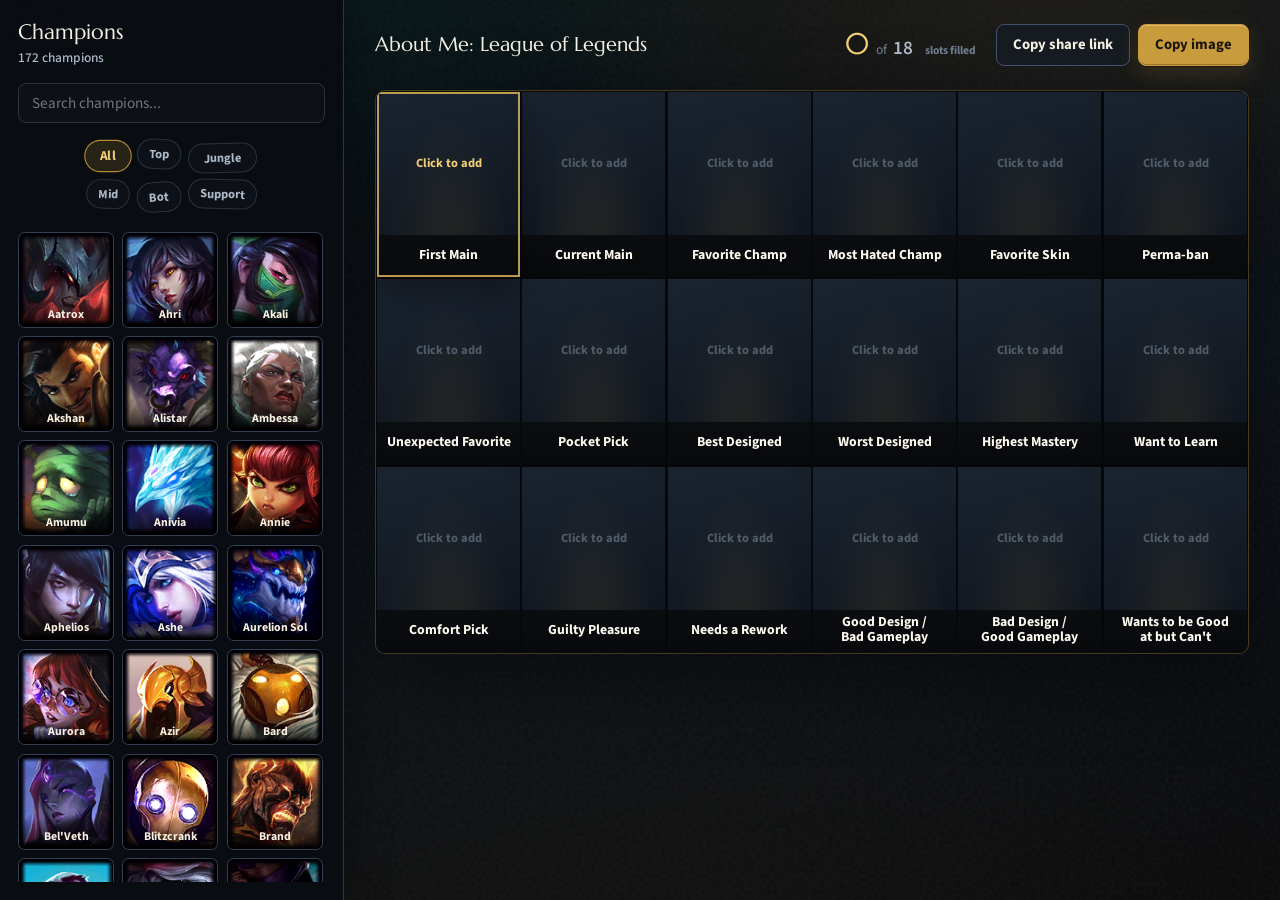
==== commit ad50ab8d: "feat: copy grid image to clipboard" ====
--- a/index.html
+++ b/index.html
@@ -47,7 +47,7 @@
           </div>
           <div class="actions">
             <button id="copy-link" class="button secondary" type="button">Copy share link</button>
-            <button id="export-png" class="button primary" type="button">Export PNG</button>
+            <button id="copy-image" class="button primary" type="button">Copy image</button>
           </div>
         </header>
 
--- a/styles.css
+++ b/styles.css
@@ -745,6 +745,12 @@
   padding: 9px 16px 9px 9px;
 }
 
+.toast.has-preview {
+  align-items: stretch;
+  width: min(390px, calc(100vw - 44px));
+  padding: 9px 15px 9px 9px;
+}
+
 .toast.is-visible {
   transform: translateY(0);
   opacity: 1;
@@ -759,8 +765,20 @@
   object-fit: cover;
 }
 
+.toast-preview {
+  width: 116px;
+  min-height: 76px;
+  flex: 0 0 auto;
+  border: 1px solid rgba(240, 207, 119, 0.58);
+  border-radius: 7px;
+  background: #050607;
+  object-fit: cover;
+  object-position: top center;
+}
+
 .toast-copy {
   display: grid;
+  align-content: center;
   gap: 3px;
   min-width: 0;
 }
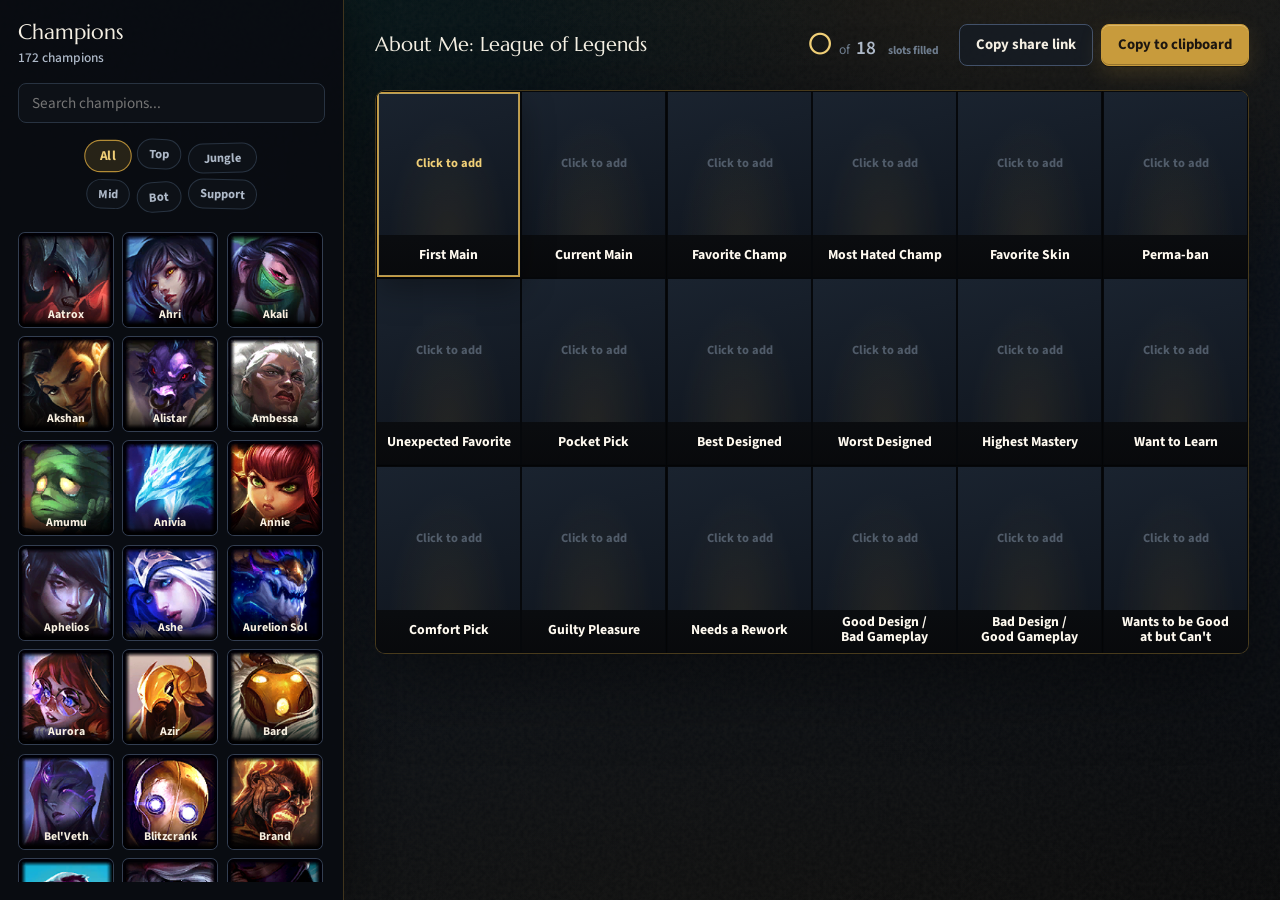
==== commit ec0d006e: "copy: clarify clipboard action" ====
--- a/index.html
+++ b/index.html
@@ -47,7 +47,7 @@
           </div>
           <div class="actions">
             <button id="copy-link" class="button secondary" type="button">Copy share link</button>
-            <button id="copy-image" class="button primary" type="button">Copy image</button>
+            <button id="copy-image" class="button primary" type="button">Copy to clipboard</button>
           </div>
         </header>
 
